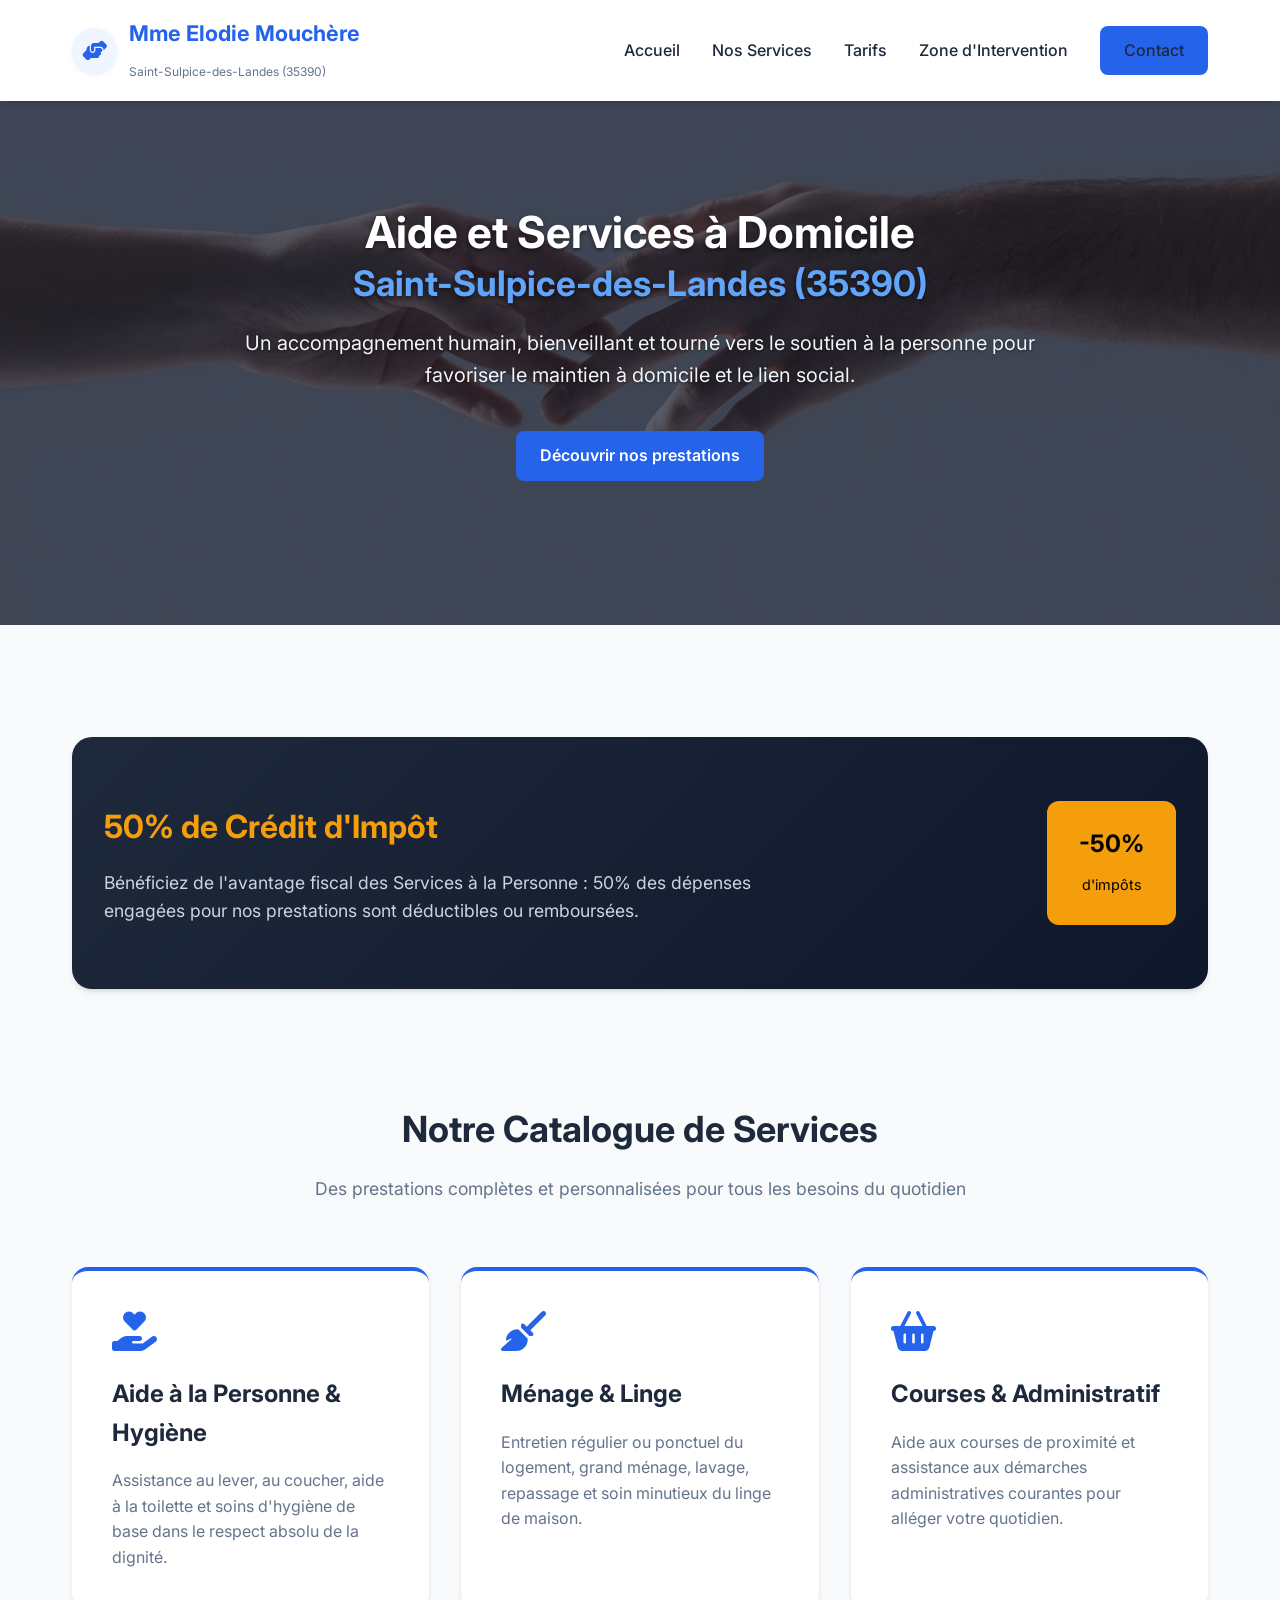
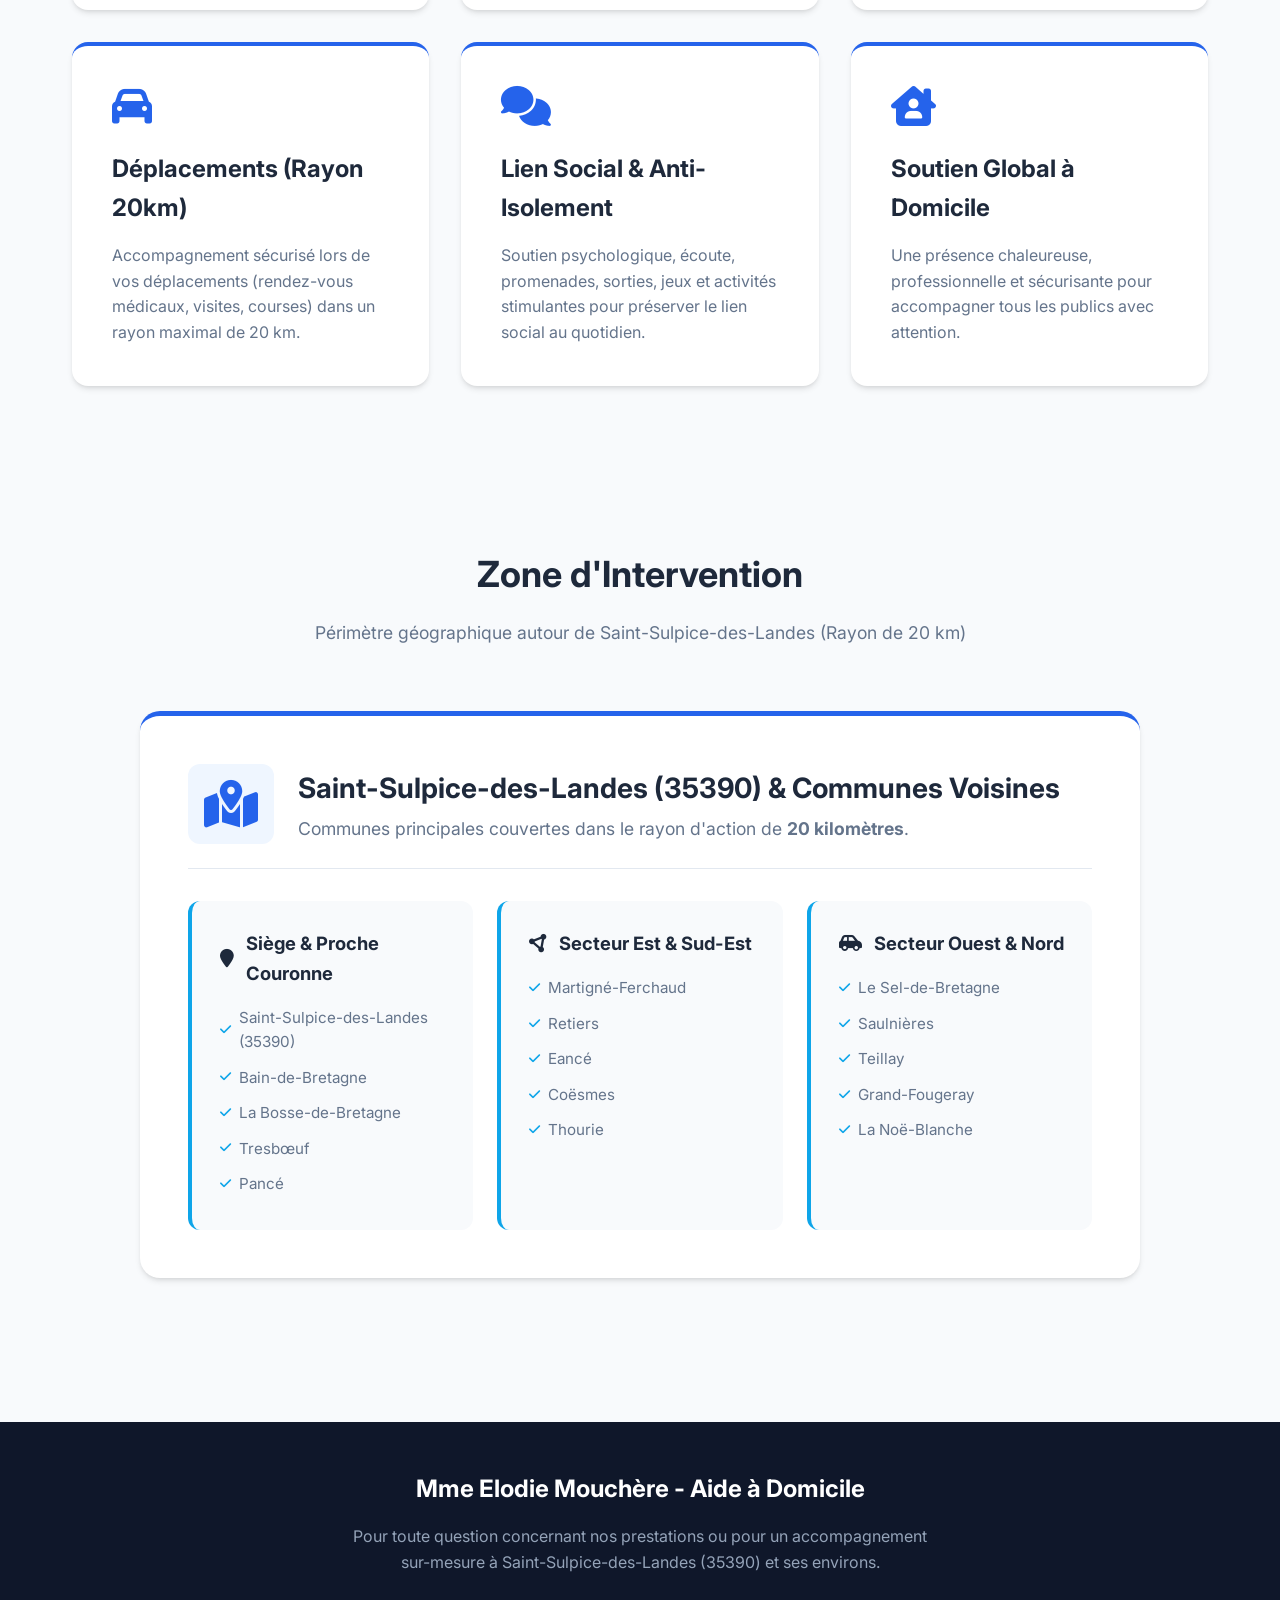
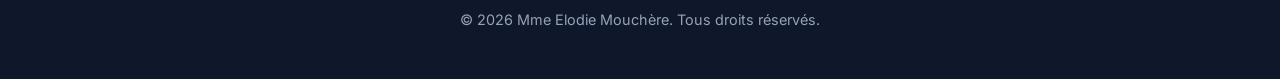
==== site/index.html @ cc068e2e "Initial commit" ====
<!DOCTYPE html>
<html lang="fr">
<head>
    <meta charset="UTF-8">
    <meta name="viewport" content="width=device-width, initial-scale=1.0">
    <title>Mme Elodie Mouchère | Aide et Services à Domicile à Saint-Sulpice-des-Landes (35390)</title>
    <link href="https://fonts.googleapis.com/css2?family=Inter:wght@300;400;500;600;700&display=swap" rel="stylesheet">
    <link rel="stylesheet" href="https://cdnjs.cloudflare.com/ajax/libs/font-awesome/6.4.0/css/all.min.css">
    <style>
        :root {
            --primary: #2563eb; --primary-dark: #1d4ed8; --secondary: #0ea5e9; --accent: #f59e0b;
            --text-dark: #1e293b; --text-light: #64748b; --bg-light: #f8fafc; --white: #ffffff;
            --shadow: 0 4px 6px -1px rgb(0 0 0 / 0.1), 0 2px 4px -2px rgb(0 0 0 / 0.1); --transition: all 0.3s ease;
        }
        * { margin: 0; padding: 0; box-sizing: border-box; }
        body { font-family: 'Inter', sans-serif; color: var(--text-dark); background-color: var(--bg-light); line-height: 1.6; }
        header { background: var(--white); box-shadow: var(--shadow); position: fixed; width: 100%; top: 0; z-index: 1000; }
        .nav-container { max-width: 1200px; margin: 0 auto; padding: 1rem 2rem; display: flex; justify-content: space-between; align-items: center; }
        .logo { font-weight: 700; font-size: 1.35rem; color: var(--primary); text-decoration: none; display: flex; align-items: center; gap: 0.75rem; }
        .logo-icon { background: #eff6ff; color: var(--primary); width: 45px; height: 45px; display: flex; align-items: center; justify-content: center; border-radius: 50%; font-size: 1.25rem; box-shadow: 0 2px 4px rgba(37, 99, 235, 0.1); }
        .nav-links { display: flex; gap: 2rem; list-style: none; align-items: center; }
        .nav-links a { text-decoration: none; color: var(--text-dark); font-weight: 500; transition: var(--transition); }
        .nav-links a:hover { color: var(--primary); }
        .btn { background: var(--primary); color: var(--white); padding: 0.75rem 1.5rem; border-radius: 8px; text-decoration: none; font-weight: 600; transition: var(--transition); display: inline-block; border: none; cursor: pointer; }
        .btn:hover { background: var(--primary-dark); transform: translateY(-2px); }
        .hero { padding: 13rem 2rem 9rem; position: relative; text-align: center; color: var(--white); overflow: hidden; }
        .hero-bg { position: absolute; top: 0; left: 0; width: 100%; height: 100%; background-image: url('mains.jpg'); background-size: cover; background-position: center; z-index: -1; }
        .hero-overlay { position: absolute; top: 0; left: 0; width: 100%; height: 100%; background: rgba(15, 23, 42, 0.7); z-index: -1; }
        .hero-content { max-width: 800px; margin: 0 auto; }
        .hero h1 { font-size: 2.75rem; color: var(--white); margin-bottom: 1.5rem; font-weight: 700; text-shadow: 0 2px 4px rgba(0,0,0,0.5); line-height: 1.1; }
        .hero h1 span { display: block; font-size: 0.8em; color: #60a5fa; margin-top: 0.5rem; }
        .hero p { font-size: 1.25rem; color: #f1f5f9; margin-bottom: 2.5rem; text-shadow: 0 1px 3px rgba(0,0,0,0.5); }
        .section { padding: 5rem 2rem; max-width: 1200px; margin: 0 auto; }
        .section-title { text-align: center; font-size: 2.25rem; margin-bottom: 1rem; font-weight: 700; }
        .section-subtitle { text-align: center; color: var(--text-light); margin-bottom: 4rem; font-size: 1.1rem; }
        .grid-3 { display: grid; grid-template-columns: repeat(auto-fit, minmax(300px, 1fr)); gap: 2rem; }
        .card { background: var(--white); padding: 2.5rem; border-radius: 16px; box-shadow: var(--shadow); transition: var(--transition); border-top: 4px solid var(--primary); }
        .card:hover { transform: translateY(-5px); box-shadow: 0 10px 20px -5px rgb(0 0 0 / 0.1); }
        .card i { font-size: 2.5rem; color: var(--primary); margin-bottom: 1.5rem; }
        .card h3 { font-size: 1.5rem; margin-bottom: 1rem; }
        .card p { color: var(--text-light); }
        .tax-banner { background: linear-gradient(135deg, #1e293b 0%, #0f172a 100%); color: var(--white); padding: 4rem 2rem; border-radius: 20px; max-width: 1200px; margin: 2rem auto; display: flex; align-items: center; justify-content: space-between; gap: 2rem; box-shadow: var(--shadow); }
        .tax-content h2 { font-size: 2rem; margin-bottom: 1rem; color: var(--accent); }
        .tax-content p { font-size: 1.1rem; color: #cbd5e1; max-width: 700px; }
        .tax-badge { background: var(--accent); color: #000; font-weight: 700; padding: 1.5rem 2rem; border-radius: 12px; text-align: center; font-size: 1.5rem; flex-shrink: 0; }
        .zone-visual-card { background: var(--white); padding: 3rem; border-radius: 20px; box-shadow: var(--shadow); max-width: 1000px; margin: 0 auto; border-top: 5px solid var(--primary); }
        .zone-header { display: flex; align-items: center; gap: 1.5rem; margin-bottom: 2rem; border-bottom: 1px solid #e2e8f0; padding-bottom: 1.5rem; }
        .zone-header i { font-size: 3rem; color: var(--primary); background: #eff6ff; padding: 1rem; border-radius: 12px; }
        .zone-header h3 { font-size: 1.75rem; color: var(--text-dark); margin-bottom: 0.25rem; }
        .zone-header p { color: var(--text-light); font-size: 1.1rem; }
        .zone-details-grid { display: grid; grid-template-columns: repeat(auto-fit, minmax(280px, 1fr)); gap: 1.5rem; }
        .zone-box { background: var(--bg-light); padding: 1.75rem; border-radius: 12px; border-left: 4px solid var(--secondary); }
        .zone-box h4 { font-size: 1.15rem; margin-bottom: 0.75rem; color: var(--text-dark); display: flex; align-items: center; gap: 0.75rem; }
        .zone-box ul { list-style: none; padding-left: 0; }
        .zone-box li { padding: 0.35rem 0; color: var(--text-light); display: flex; align-items: center; gap: 0.5rem; font-size: 0.95rem; }
        .zone-box li i { color: var(--secondary); font-size: 0.8rem; }
        footer { background: #0f172a; color: var(--white); padding: 3rem 2rem; text-align: center; margin-top: 4rem; }
        footer p { color: #94a3b8; }
        @media (max-width: 768px) { .nav-links { display: none; } .hero h1 { font-size: 2.25rem; } .tax-banner { flex-direction: column; text-align: center; } .zone-header { flex-direction: column; text-align: center; } }
    </style>
</head>
<body>
    <header>
        <div class="nav-container">
            <a href="#" class="logo">
                <div class="logo-icon"><i class="fa-solid fa-handshake-angle"></i></div>
                <span>Mme Elodie Mouchère<br><small style="font-size: 0.75rem; font-weight: normal; color: var(--text-light);">Saint-Sulpice-des-Landes (35390)</small></span>
            </a>
            <ul class="nav-links">
                <li><a href="#accueil">Accueil</a></li>
                <li><a href="#services">Nos Services</a></li>
                <li><a href="tarifs.html">Tarifs</a></li>
                <li><a href="#zone">Zone d'Intervention</a></li>
                <li><a href="#contact" class="btn">Contact</a></li>
            </ul>
        </div>
    </header>
    <section id="accueil" class="hero">
        <div class="hero-bg"></div>
        <div class="hero-overlay"></div>
        <div class="hero-content">
            <h1>Aide et Services à Domicile <span>Saint-Sulpice-des-Landes (35390)</span></h1>
            <p>Un accompagnement humain, bienveillant et tourné vers le soutien à la personne pour favoriser le maintien à domicile et le lien social.</p>
            <a href="#services" class="btn">Découvrir nos prestations</a>
        </div>
    </section>
    <section id="avantage" class="section" style="padding-bottom: 0;">
        <div class="tax-banner">
            <div class="tax-content">
                <h2>50% de Crédit d'Impôt</h2>
                <p>Bénéficiez de l'avantage fiscal des Services à la Personne : 50% des dépenses engagées pour nos prestations sont déductibles ou remboursées.</p>
            </div>
            <div class="tax-badge">-50%<br><span style="font-size: 0.9rem; font-weight: normal;">d'impôts</span></div>
        </div>
    </section>
    <section id="services" class="section">
        <h2 class="section-title">Notre Catalogue de Services</h2>
        <p class="section-subtitle">Des prestations complètes et personnalisées pour tous les besoins du quotidien</p>
        <div class="grid-3">
            <div class="card"><i class="fa-solid fa-hand-holding-heart"></i><h3>Aide à la Personne & Hygiène</h3><p>Assistance au lever, au coucher, aide à la toilette et soins d'hygiène de base dans le respect absolu de la dignité.</p></div>
            <div class="card"><i class="fa-solid fa-broom"></i><h3>Ménage & Linge</h3><p>Entretien régulier ou ponctuel du logement, grand ménage, lavage, repassage et soin minutieux du linge de maison.</p></div>
            <div class="card"><i class="fa-solid fa-basket-shopping"></i><h3>Courses & Administratif</h3><p>Aide aux courses de proximité et assistance aux démarches administratives courantes pour alléger votre quotidien.</p></div>
            <div class="card"><i class="fa-solid fa-car"></i><h3>Déplacements (Rayon 20km)</h3><p>Accompagnement sécurisé lors de vos déplacements (rendez-vous médicaux, visites, courses) dans un rayon maximal de 20 km.</p></div>
            <div class="card"><i class="fa-solid fa-comments"></i><h3>Lien Social & Anti-Isolement</h3><p>Soutien psychologique, écoute, promenades, sorties, jeux et activités stimulantes pour préserver le lien social au quotidien.</p></div>
            <div class="card"><i class="fa-solid fa-house-chimney-user"></i><h3>Soutien Global à Domicile</h3><p>Une présence chaleureuse, professionnelle et sécurisante pour accompagner tous les publics avec attention.</p></div>
        </div>
    </section>
    <section id="zone" class="section">
        <h2 class="section-title">Zone d'Intervention</h2>
        <p class="section-subtitle">Périmètre géographique autour de Saint-Sulpice-des-Landes (Rayon de 20 km)</p>
        <div class="zone-visual-card">
            <div class="zone-header">
                <i class="fa-solid fa-map-location-dot"></i>
                <div>
                    <h3>Saint-Sulpice-des-Landes (35390) & Communes Voisines</h3>
                    <p>Communes principales couvertes dans le rayon d'action de <strong>20 kilomètres</strong>.</p>
                </div>
            </div>
            <div class="zone-details-grid">
                <div class="zone-box">
                    <h4><i class="fa-solid fa-location-pin"></i> Siège & Proche Couronne</h4>
                    <ul><li><i class="fa-solid fa-check"></i> Saint-Sulpice-des-Landes (35390)</li><li><i class="fa-solid fa-check"></i> Bain-de-Bretagne</li><li><i class="fa-solid fa-check"></i> La Bosse-de-Bretagne</li><li><i class="fa-solid fa-check"></i> Tresbœuf</li><li><i class="fa-solid fa-check"></i> Pancé</li></ul>
                </div>
                <div class="zone-box">
                    <h4><i class="fa-solid fa-circle-nodes"></i> Secteur Est & Sud-Est</h4>
                    <ul><li><i class="fa-solid fa-check"></i> Martigné-Ferchaud</li><li><i class="fa-solid fa-check"></i> Retiers</li><li><i class="fa-solid fa-check"></i> Eancé</li><li><i class="fa-solid fa-check"></i> Coësmes</li><li><i class="fa-solid fa-check"></i> Thourie</li></ul>
                </div>
                <div class="zone-box">
                    <h4><i class="fa-solid fa-car-side"></i> Secteur Ouest & Nord</h4>
                    <ul><li><i class="fa-solid fa-check"></i> Le Sel-de-Bretagne</li><li><i class="fa-solid fa-check"></i> Saulnières</li><li><i class="fa-solid fa-check"></i> Teillay</li><li><i class="fa-solid fa-check"></i> Grand-Fougeray</li><li><i class="fa-solid fa-check"></i> La Noë-Blanche</li></ul>
                </div>
            </div>
        </div>
    </section>
    <footer>
        <div class="section-content" style="max-width: 600px; margin: 0 auto; text-align: center;">
            <h2 style="margin-bottom: 1rem; color: var(--white);">Mme Elodie Mouchère - Aide à Domicile</h2>
            <p style="margin-bottom: 2rem;">Pour toute question concernant nos prestations ou pour un accompagnement sur-mesure à Saint-Sulpice-des-Landes (35390) et ses environs.</p>
            <p style="font-size: 0.9rem;">&copy; 2026 Mme Elodie Mouchère. Tous droits réservés.</p>
        </div>
    </footer>
</body>
</html>
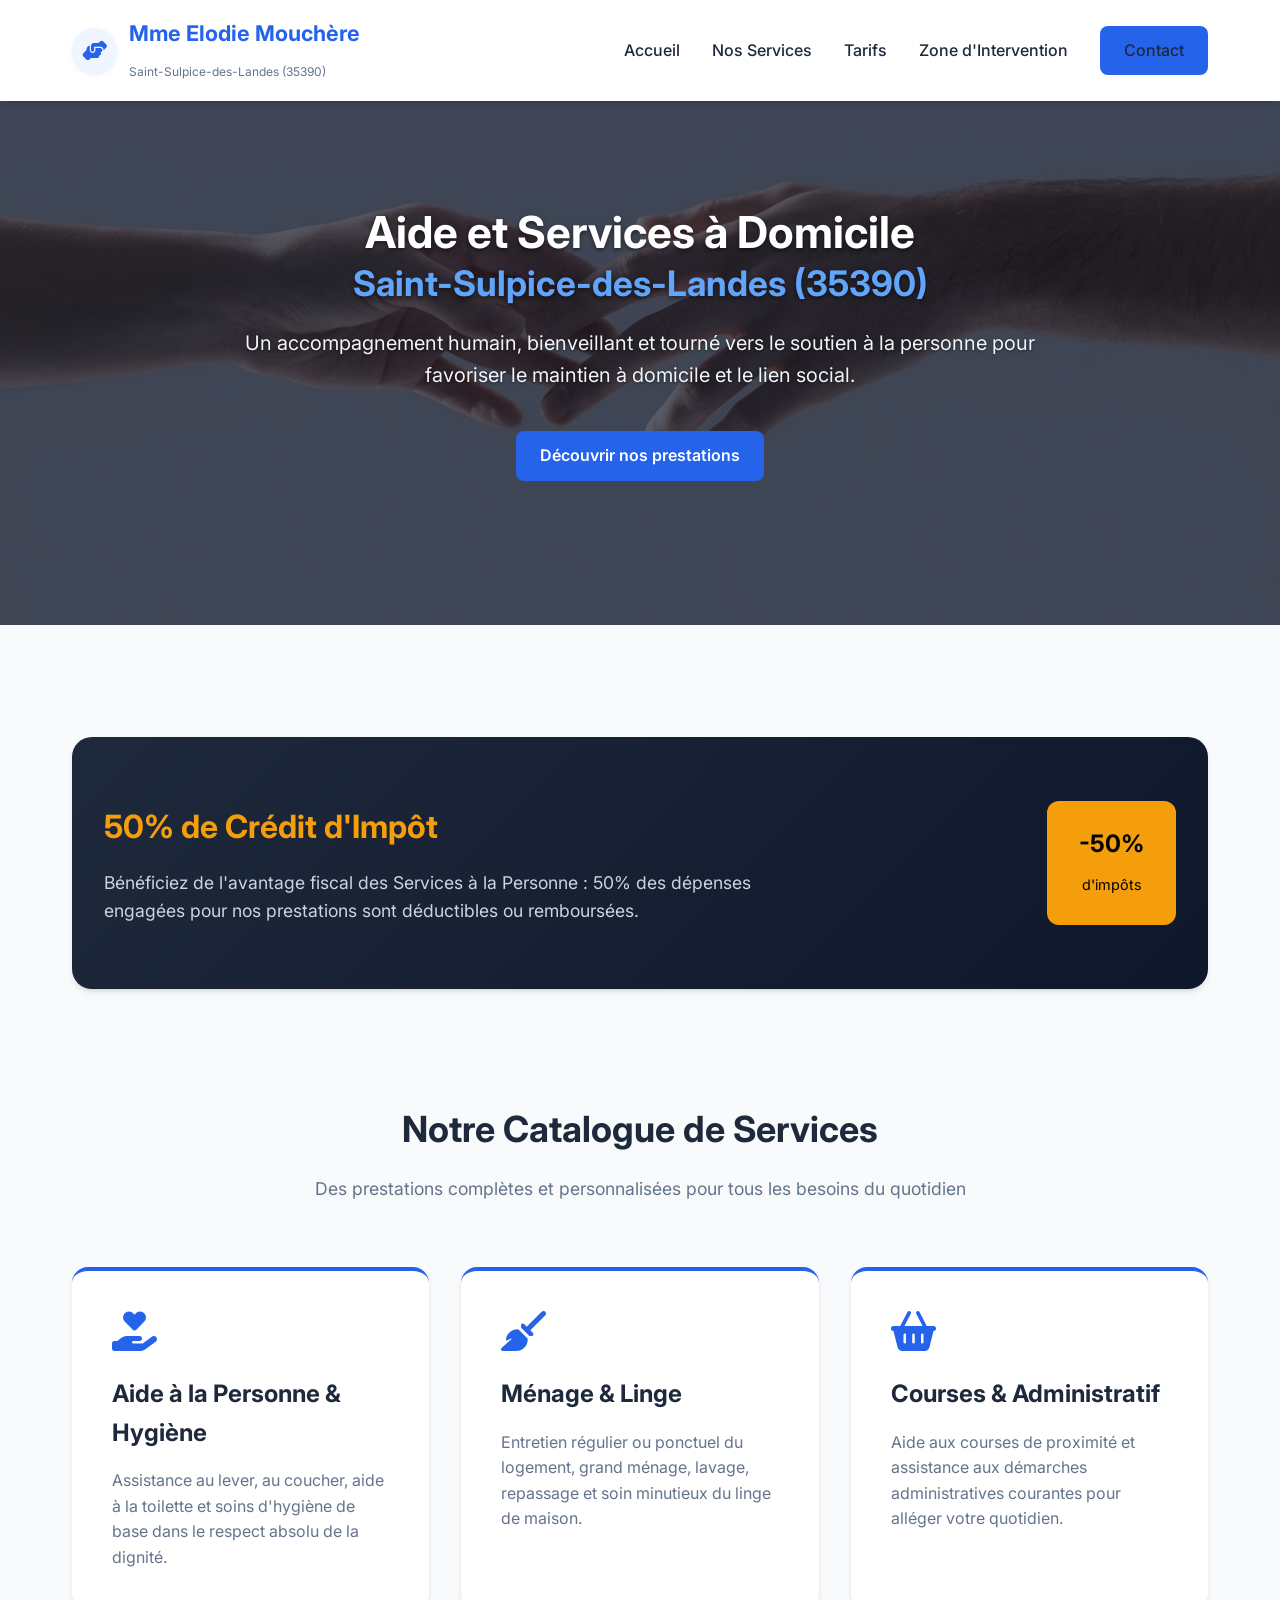
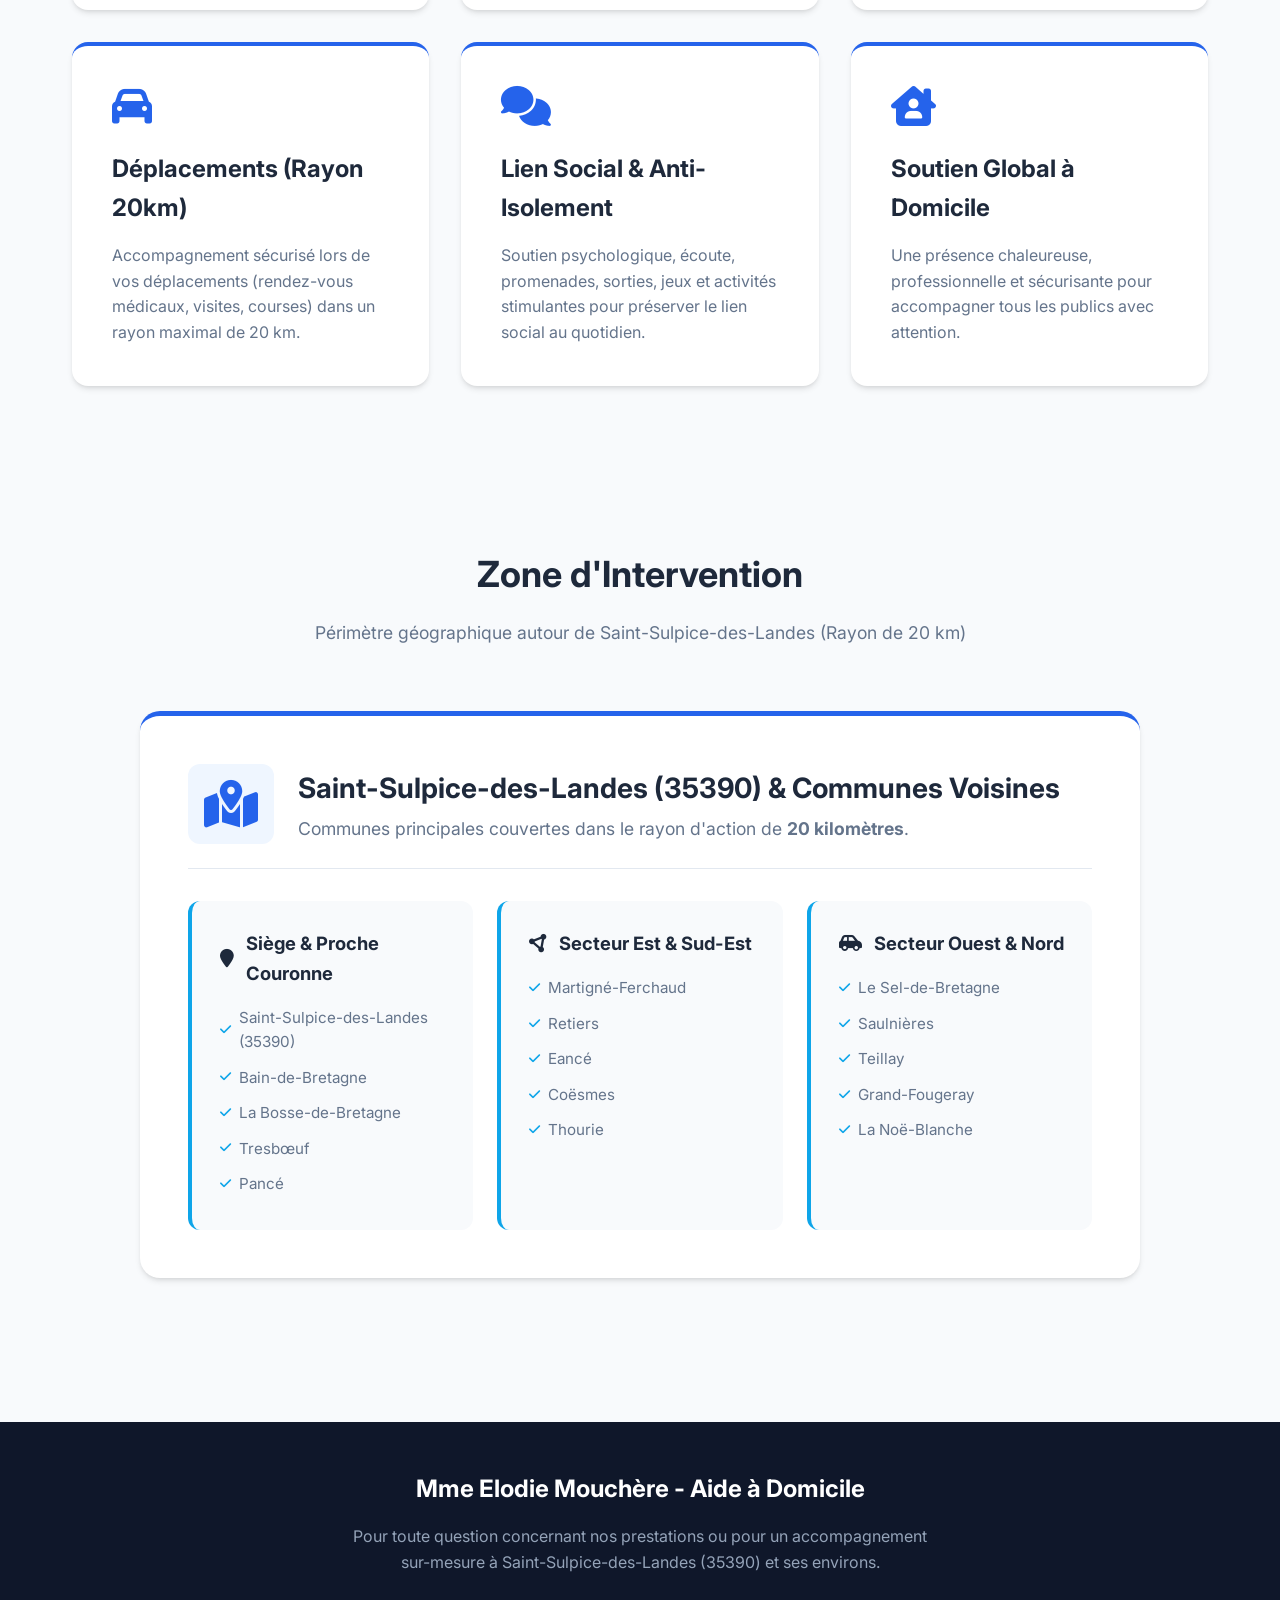
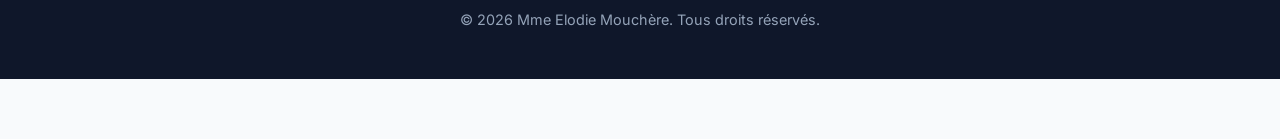
==== commit 84b79ec0: "Add mobile view" ====
--- a/site/index.html
+++ b/site/index.html
@@ -13,7 +13,7 @@
             --shadow: 0 4px 6px -1px rgb(0 0 0 / 0.1), 0 2px 4px -2px rgb(0 0 0 / 0.1); --transition: all 0.3s ease;
         }
         * { margin: 0; padding: 0; box-sizing: border-box; }
-        body { font-family: 'Inter', sans-serif; color: var(--text-dark); background-color: var(--bg-light); line-height: 1.6; }
+        body { font-family: 'Inter', sans-serif; color: var(--text-dark); background-color: var(--bg-light); line-height: 1.6; padding-bottom: 60px; }
         header { background: var(--white); box-shadow: var(--shadow); position: fixed; width: 100%; top: 0; z-index: 1000; }
         .nav-container { max-width: 1200px; margin: 0 auto; padding: 1rem 2rem; display: flex; justify-content: space-between; align-items: center; }
         .logo { font-weight: 700; font-size: 1.35rem; color: var(--primary); text-decoration: none; display: flex; align-items: center; gap: 0.75rem; }
@@ -56,7 +56,43 @@
         .zone-box li i { color: var(--secondary); font-size: 0.8rem; }
         footer { background: #0f172a; color: var(--white); padding: 3rem 2rem; text-align: center; margin-top: 4rem; }
         footer p { color: #94a3b8; }
-        @media (max-width: 768px) { .nav-links { display: none; } .hero h1 { font-size: 2.25rem; } .tax-banner { flex-direction: column; text-align: center; } .zone-header { flex-direction: column; text-align: center; } }
+        
+        /* Barre de navigation mobile fixe en bas */
+        .mobile-bottom-nav { display: none; }
+
+        @media (max-width: 768px) { 
+            .nav-links { display: none; } 
+            .hero h1 { font-size: 2.25rem; } 
+            .tax-banner { flex-direction: column; text-align: center; } 
+            .zone-header { flex-direction: column; text-align: center; } 
+            
+            .mobile-bottom-nav {
+                display: flex;
+                position: fixed;
+                bottom: 0;
+                left: 0;
+                width: 100%;
+                background: var(--white);
+                box-shadow: 0 -2px 10px rgba(0,0,0,0.1);
+                justify-content: space-around;
+                padding: 0.5rem 0;
+                z-index: 1000;
+            }
+            .mobile-bottom-nav a {
+                text-decoration: none;
+                color: var(--text-dark);
+                font-size: 0.75rem;
+                display: flex;
+                flex-direction: column;
+                align-items: center;
+                gap: 0.25krem;
+                font-weight: 500;
+            }
+            .mobile-bottom-nav a i {
+                font-size: 1.25rem;
+                color: var(--primary);
+            }
+        }
     </style>
 </head>
 <body>
@@ -139,5 +175,13 @@
             <p style="font-size: 0.9rem;">&copy; 2026 Mme Elodie Mouchère. Tous droits réservés.</p>
         </div>
     </footer>
+
+    <!-- Barre de navigation mobile -->
+    <nav class="mobile-bottom-nav">
+        <a href="#accueil"><i class="fa-solid fa-house"></i>Accueil</a>
+        <a href="#services"><i class="fa-solid fa-list-check"></i>Services</a>
+        <a href="tarifs.html"><i class="fa-solid fa-tags"></i>Tarifs</a>
+        <a href="#zone"><i class="fa-solid fa-map-location-dot"></i>Zone</a>
+    </nav>
 </body>
 </html>
